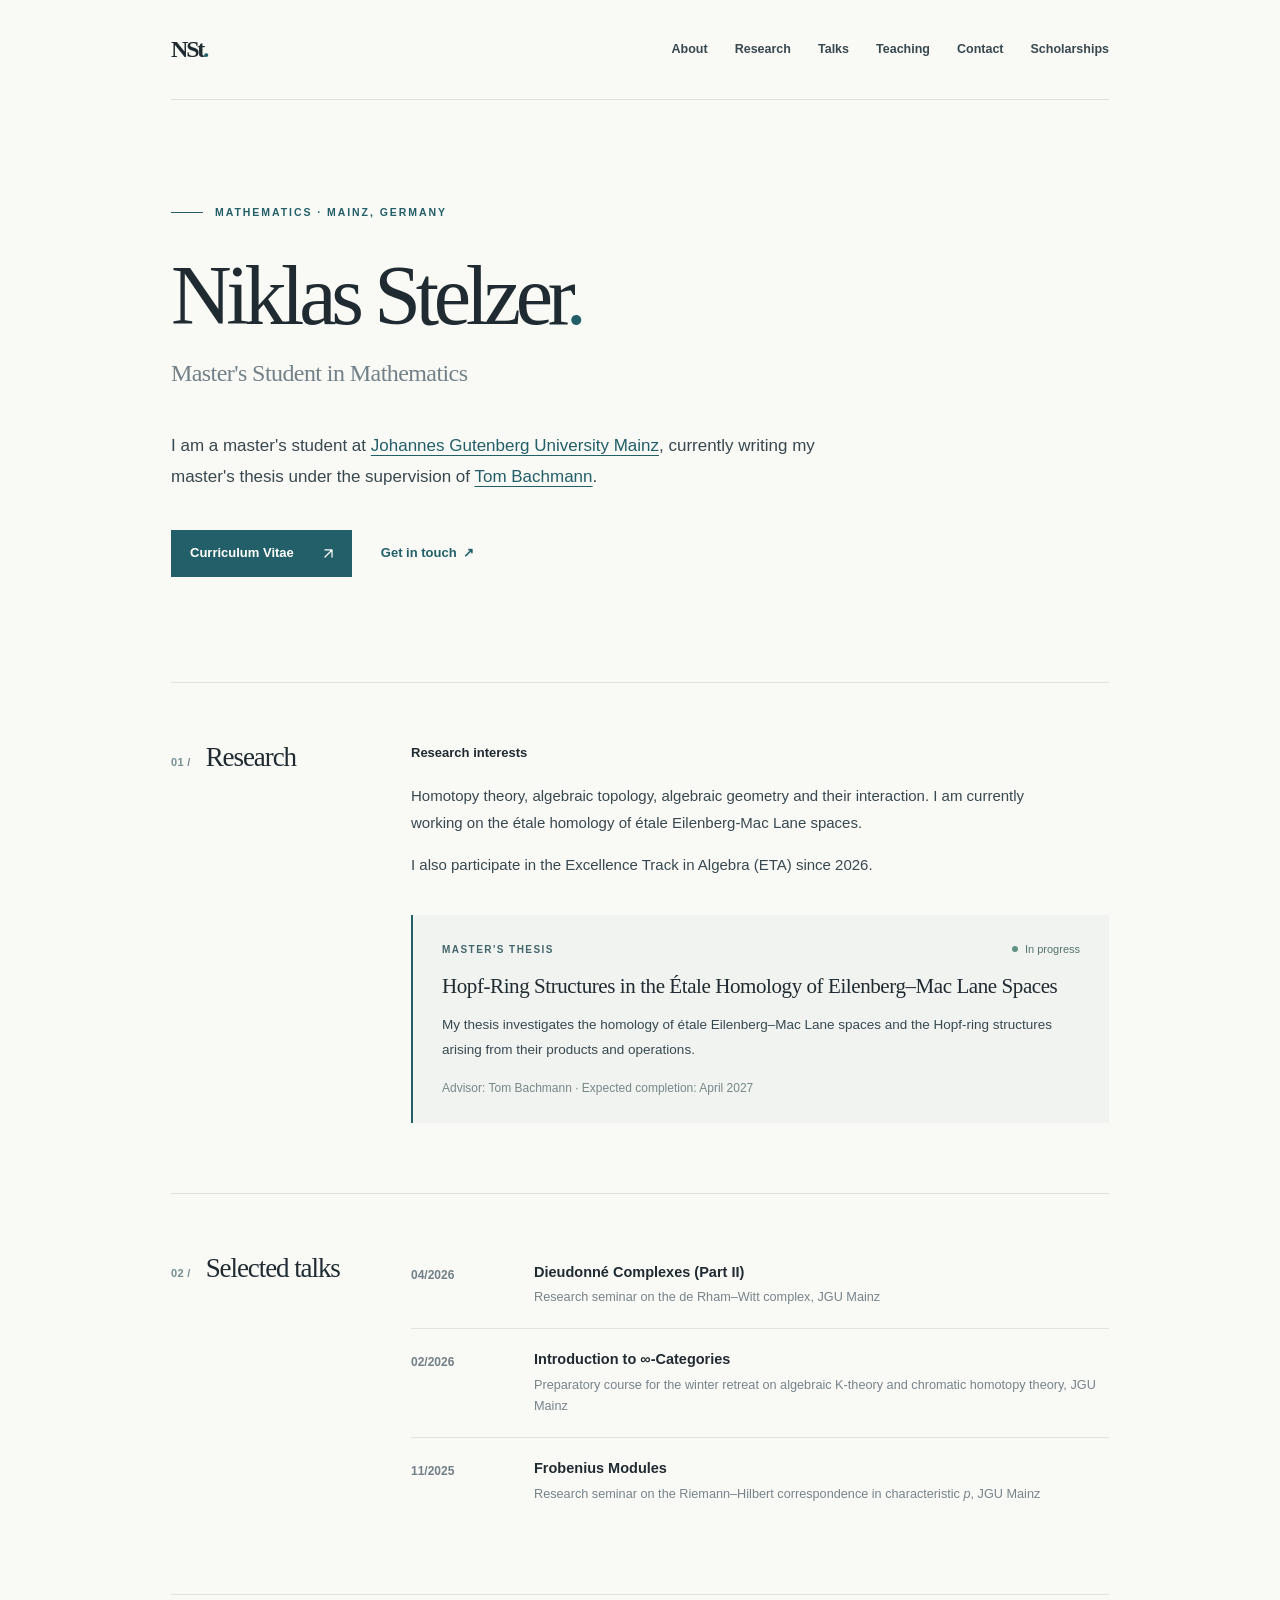
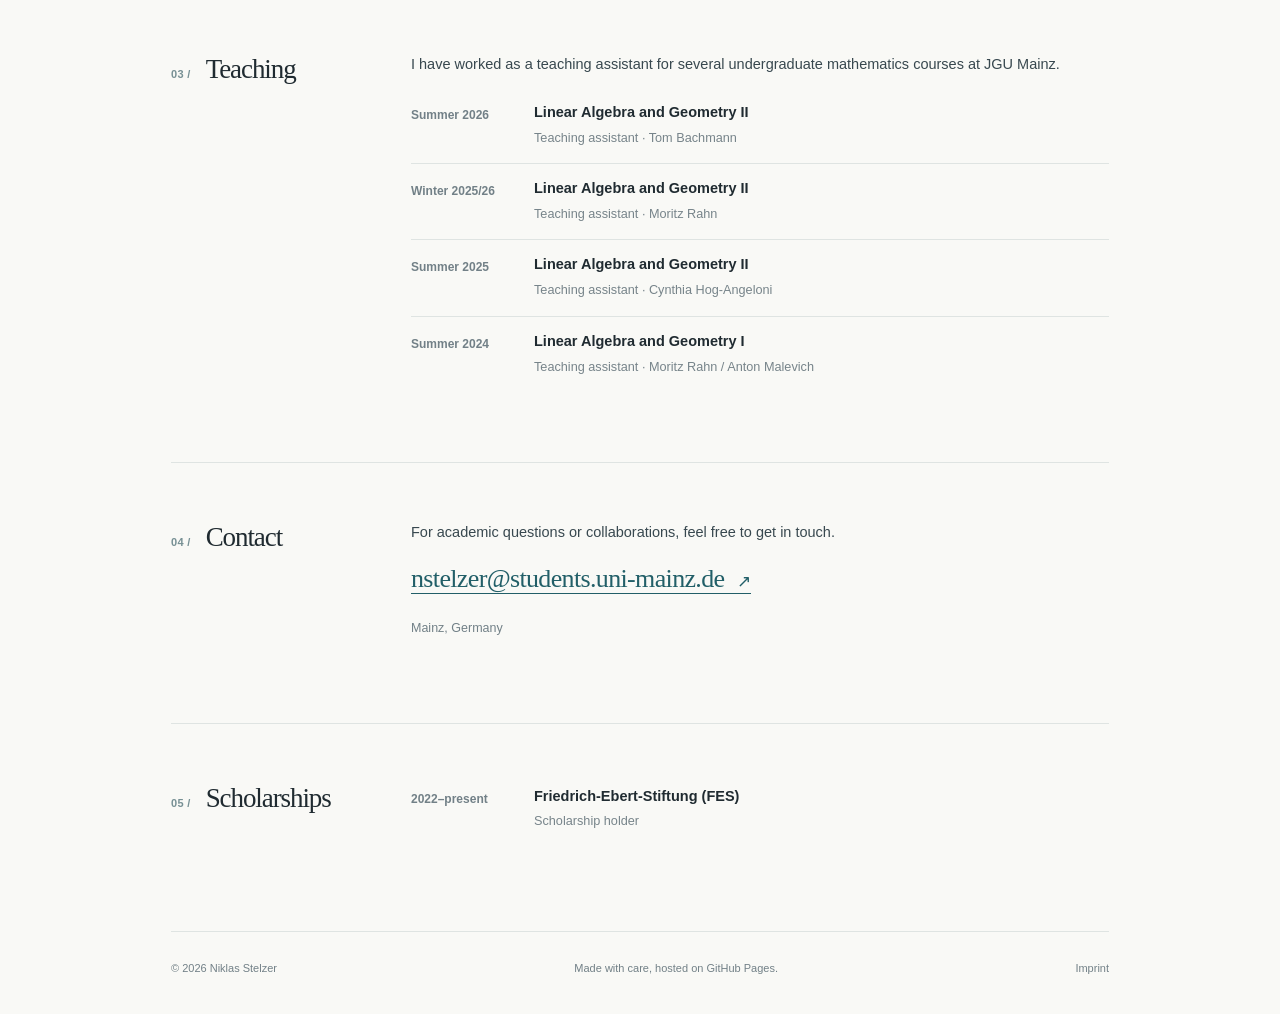
==== index.html @ 2d89c287 "Add files via upload" ====
<!DOCTYPE html>
<html lang="en">
<head>
  <meta charset="utf-8">
  <meta name="viewport" content="width=device-width, initial-scale=1">
  <meta name="color-scheme" content="light">
  <meta name="description" content="Niklas Stelzer — master's student in mathematics at Johannes Gutenberg University Mainz. Research interests in homotopy theory, algebraic topology, algebraic geometry and their interaction.">
  <meta name="author" content="Niklas Stelzer">
  <meta name="theme-color" content="#f9f9f6">
  <title>Niklas Stelzer | Mathematics</title>
  <link rel="icon" href="favicon.svg" type="image/svg+xml">
  <link rel="stylesheet" href="styles.css">
</head>
<body>
  <a class="skip-link" href="#main">Skip to content</a>
  <div class="site-shell">
    <header class="site-header">
      <a class="brand" href="./" aria-label="Niklas Stelzer — homepage">NSt<span class="brand-period">.</span></a>
      <nav class="nav" aria-label="Main navigation">
        <a href="#about">About</a>
        <a href="#research">Research</a>
        <a href="#talks">Talks</a>
        <a href="#teaching">Teaching</a>
        <a href="#contact">Contact</a>
        <a href="#scholarships">Scholarships</a>
      </nav>
    </header>

    <main id="main">
      <section class="hero" id="about" aria-labelledby="name">
        <p class="eyebrow"><span class="eyebrow-rule" aria-hidden="true"></span> MATHEMATICS · MAINZ, GERMANY</p>
        <h1 id="name">Niklas Stelzer<span class="headline-period">.</span></h1>
        <p class="subtitle">Master's Student in Mathematics</p>
        <p class="lead">I am a master's student at <a href="https://www.uni-mainz.de/en/" target="_blank" rel="noopener noreferrer">Johannes Gutenberg University Mainz</a>, currently writing my master's thesis under the supervision of <a href="https://tom-bachmann.com/" target="_blank" rel="noopener noreferrer">Tom Bachmann</a>.</p>
        <div class="hero-actions">
          <a class="primary-link" href="cv.pdf" target="_blank" rel="noopener noreferrer"><span>Curriculum Vitae</span><svg viewBox="0 0 24 24" aria-hidden="true"><path d="M7 17 17 7M7 7h10v10"/></svg></a>
          <a class="text-link" href="mailto:nstelzer@students.uni-mainz.de">Get in touch <span aria-hidden="true">↗</span></a>
        </div>
      </section>

      <section class="content-section" id="research" aria-labelledby="research-heading">
        <div class="section-heading"><span class="section-number">01 /</span><h2 id="research-heading">Research</h2></div>
        <div class="section-body">
          <h3 class="subheading">Research interests</h3>
          <p class="interest-copy">Homotopy theory, algebraic topology, algebraic geometry and their interaction. I am currently working on the étale homology of étale Eilenberg-Mac Lane spaces.</p>
          <p class="interest-copy research-programme">I also participate in the Excellence Track in Algebra (ETA) since 2026.</p>

          <div class="project">
            <div class="project-topline"><span class="micro-label">MASTER'S THESIS</span><span class="status"><span class="status-dot" aria-hidden="true"></span> In progress</span></div>
            <h3>Hopf-Ring Structures in the Étale Homology of Eilenberg–Mac Lane Spaces</h3>
            <p>My thesis investigates the homology of étale Eilenberg–Mac Lane spaces and the Hopf-ring structures arising from their products and operations.</p>
            <p class="project-meta">Advisor: Tom Bachmann · Expected completion: April 2027</p>
          </div>
        </div>
      </section>

      <section class="content-section" id="talks" aria-labelledby="talks-heading">
        <div class="section-heading"><span class="section-number">02 /</span><h2 id="talks-heading">Selected talks</h2></div>
        <div class="section-body">
          <div class="entry-list">
            <article class="entry"><span class="entry-date">04/2026</span><div><h3><a class="talk-link" href="https://crc326gaus.de/event/de-rham-witt-complex/" target="_blank" rel="noopener noreferrer">Dieudonné Complexes (Part II)</a></h3><p>Research seminar on the de Rham–Witt complex, JGU Mainz</p></div></article>
            <article class="entry"><span class="entry-date">02/2026</span><div><h3>Introduction to ∞-Categories</h3><p>Preparatory course for the winter retreat on algebraic K-theory and chromatic homotopy theory, JGU Mainz</p></div></article>
            <article class="entry"><span class="entry-date">11/2025</span><div><h3><a class="talk-link" href="https://crc326gaus.de/event/riemann-hilbert-correspondence-in-characteristic-p-3/" target="_blank" rel="noopener noreferrer">Frobenius Modules</a></h3><p>Research seminar on the Riemann–Hilbert correspondence in characteristic <i>p</i>, JGU Mainz</p></div></article>
          </div>
        </div>
      </section>

      <section class="content-section" id="teaching" aria-labelledby="teaching-heading">
        <div class="section-heading"><span class="section-number">03 /</span><h2 id="teaching-heading">Teaching</h2></div>
        <div class="section-body">
          <p class="section-intro">I have worked as a teaching assistant for several undergraduate mathematics courses at JGU Mainz.</p>
          <div class="entry-list compact">
            <article class="entry"><span class="entry-date">Summer 2026</span><div><h3>Linear Algebra and Geometry II</h3><p>Teaching assistant · Tom Bachmann</p></div></article>
            <article class="entry"><span class="entry-date">Winter 2025/26</span><div><h3>Linear Algebra and Geometry II</h3><p>Teaching assistant · Moritz Rahn</p></div></article>
            <article class="entry"><span class="entry-date">Summer 2025</span><div><h3>Linear Algebra and Geometry II</h3><p>Teaching assistant · Cynthia Hog-Angeloni</p></div></article>
            <article class="entry"><span class="entry-date">Summer 2024</span><div><h3>Linear Algebra and Geometry I</h3><p>Teaching assistant · Moritz Rahn / Anton Malevich</p></div></article>
          </div>
        </div>
      </section>

      <section class="content-section contact-section" id="contact" aria-labelledby="contact-heading">
        <div class="section-heading"><span class="section-number">04 /</span><h2 id="contact-heading">Contact</h2></div>
        <div class="section-body">
          <p>For academic questions or collaborations, feel free to get in touch.</p>
          <a class="email-link" href="mailto:nstelzer@students.uni-mainz.de">nstelzer@students.uni-mainz.de <span aria-hidden="true">↗</span></a>
          <p class="contact-location">Mainz, Germany</p>
        </div>
      </section>

      <section class="content-section" id="scholarships" aria-labelledby="scholarships-heading">
        <div class="section-heading"><span class="section-number">05 /</span><h2 id="scholarships-heading">Scholarships</h2></div>
        <div class="section-body">
          <div class="entry-list compact">
            <article class="entry"><span class="entry-date">2022–present</span><div><h3>Friedrich-Ebert-Stiftung (FES)</h3><p>Scholarship holder</p></div></article>
          </div>
        </div>
      </section>
    </main>

    <footer class="site-footer">
      <span>© 2026 Niklas Stelzer</span>
      <span>Made with care, hosted on GitHub Pages.</span>
      <a href="imprint.html">Imprint</a>
    </footer>
  </div>
</body>
</html>
---- styles.css ----
:root {
  --bg: #f9f9f6;
  --ink: #202b31;
  --ink-soft: #38484f;
  --muted: #728087;
  --accent: #225f68;
  --accent-dark: #154850;
  --line: #dfe4e2;
  --panel: #f0f3f0;
  --sans: -apple-system, BlinkMacSystemFont, "Segoe UI", Helvetica, Arial, sans-serif;
  --serif: Georgia, "Times New Roman", serif;
}
* { box-sizing: border-box; }
html { scroll-behavior: smooth; scroll-padding-top: 35px; }
body { margin: 0; background: var(--bg); color: var(--ink); font-family: var(--sans); font-size: 15.5px; line-height: 1.7; -webkit-font-smoothing: antialiased; }
a { color: var(--accent); text-decoration-thickness: 1px; text-underline-offset: 4px; }
a:hover { color: var(--accent-dark); }
a:focus-visible { outline: 2px solid var(--accent); outline-offset: 4px; border-radius: 2px; }
.site-shell { max-width: 1050px; margin: 0 auto; padding: 0 56px; }
.site-header { display: flex; align-items: center; justify-content: space-between; gap: 24px; height: 100px; border-bottom: 1px solid var(--line); }
.brand { text-decoration: none; color: var(--ink); font-family: var(--serif); font-weight: 700; font-size: 24px; letter-spacing: -.09em; }
.brand-period, .headline-period { color: var(--accent); }
.nav { display: flex; align-items: center; gap: 27px; }
.nav a { font-size: 12.5px; color: var(--ink-soft); text-decoration: none; font-weight: 550; transition: color .15s; }
.nav a:hover { color: var(--accent); }
.skip-link { position: absolute; top: -100px; left: 24px; background: #fff; padding: 9px 14px; z-index: 100; }
.skip-link:focus { top: 10px; }
.hero { padding: 104px 0 105px; }
.eyebrow { display: flex; align-items: center; gap: 12px; font-size: 10.5px; color: var(--accent); font-weight: 700; letter-spacing: .185em; margin: 0 0 27px; }
.eyebrow-rule { display: inline-block; width: 32px; height: 1px; background: var(--accent); }
h1 { font-family: var(--serif); font-size: clamp(58px, 7.7vw, 84px); font-weight: 500; letter-spacing: -.063em; line-height: 1.12; margin: 0 0 10px; }
.subtitle { font-family: var(--serif); color: var(--muted); font-size: 24px; letter-spacing: -.024em; margin: 0 0 37px; }
.lead { max-width: 675px; font-size: 17px; line-height: 1.82; color: var(--ink-soft); margin: 0 0 15px; }
.hero-actions { margin-top: 37px; display: flex; gap: 29px; align-items: center; flex-wrap: wrap; }
.primary-link { display: inline-flex; align-items: center; justify-content: space-between; gap: 26px; min-height: 47px; background: var(--accent); color: white; text-decoration: none; padding: 9px 15px 9px 19px; font-size: 13px; font-weight: 600; transition: background .15s, transform .15s; }
.primary-link:hover { color: white; background: var(--accent-dark); transform: translateY(-1px); }
.primary-link svg { width: 17px; height: 17px; stroke: currentColor; stroke-width: 1.7; fill: none; stroke-linecap: round; stroke-linejoin: round; }
.text-link { color: var(--accent); font-size: 13px; font-weight: 600; text-decoration: none; }
.text-link span { padding-left: 3px; }
.content-section { border-top: 1px solid var(--line); padding: 57px 0 70px; display: grid; grid-template-columns: 222px minmax(0, 1fr); column-gap: 18px; }
.section-heading { display: flex; align-items: baseline; gap: 15px; align-self: start; }
.section-number { font-size: 11px; letter-spacing: .03em; color: #779094; font-weight: 650; white-space: nowrap; }
h2 { font-family: var(--serif); font-size: 27px; letter-spacing: -.04em; line-height: 1.28; font-weight: 500; margin: 0; }
.section-body { min-width: 0; }
.subheading { font-weight: 650; font-size: 13px; margin: 2px 0 18px; }
.interest-copy { color: var(--ink-soft); font-size: 15px; line-height: 1.85; margin: 0; max-width: 640px; }
.talk-link { color: var(--ink); text-decoration: none; }
.talk-link:hover { color: var(--accent); text-decoration: underline; text-decoration-thickness: 1px; text-underline-offset: 4px; }
.research-programme { margin-top: 14px; }
.project { margin-top: 36px; background: var(--panel); border-left: 2px solid var(--accent); padding: 25px 29px 23px; }
.project-topline { display: flex; align-items: center; justify-content: space-between; flex-wrap: wrap; gap: 12px; }
.micro-label { color: #42656a; letter-spacing: .145em; font-weight: 700; font-size: 10px; }
.status { font-size: 11px; color: #55736d; display: flex; align-items: center; gap: 7px; }
.status-dot { width: 6px; height: 6px; background: #619183; border-radius: 50%; }
.project h3 { font-family: var(--serif); font-weight: 500; font-size: 21px; line-height: 1.32; margin: 14px 0 13px; letter-spacing: -.02em; }
.project p { margin: 0 0 11px; color: var(--ink-soft); font-size: 13.5px; line-height: 1.8; }
.project .project-meta { color: #788787; font-size: 12px; margin: 16px 0 0; }
.entry-list { margin: -9px 0 0; }
.entry { display: grid; grid-template-columns: 103px minmax(0,1fr); column-gap: 20px; padding: 20px 0 19px; border-bottom: 1px solid var(--line); }
.entry:last-child { border-bottom: none; }
.entry-date { font-size: 12px; font-weight: 600; color: var(--muted); padding-top: 3px; }
.entry h3 { margin: 0 0 4px; font-size: 14.5px; font-weight: 650; line-height: 1.5; }
.entry p { margin: 0; color: #77848a; font-size: 12.7px; line-height: 1.7; }
.section-intro { color: var(--ink-soft); margin: 0 0 20px; font-size: 14.5px; }
.compact .entry { padding: 14px 0; }
.contact-section { padding-bottom: 70px; }
.contact-section p { color: var(--ink-soft); margin: 0 0 13px; font-size: 14.5px; }
.email-link { font-family: var(--serif); font-size: 26px; letter-spacing: -.025em; color: var(--accent); text-decoration: none; border-bottom: 1px solid currentColor; line-height: 1.6; }
.email-link span { font-family: var(--sans); font-size: 17px; margin-left: 7px; }
.contact-section .contact-location { color: var(--muted); font-size: 12.5px; margin-top: 19px; }
.content-section:last-child { padding-bottom: 84px; }
.site-footer { display: flex; flex-wrap: wrap; justify-content: space-between; gap: 17px; border-top: 1px solid var(--line); padding: 27px 0 36px; font-size: 11px; color: var(--muted); }
.site-footer a { color: var(--muted); text-decoration: none; }
.site-footer a:hover { color: var(--accent); }
.legal-content { max-width: 680px; padding: 67px 0 100px; }
.legal-content h1 { font-size: 47px; margin-bottom: 25px; }
.legal-content h2 { margin-top: 34px; font-size: 22px; }
.legal-content p { color: var(--ink-soft); }
.warning { background: #fff3da; border-left: 3px solid #c79336; padding: 15px 20px; font-size: 13px; }
@media(max-width: 740px) {
  .site-shell { padding: 0 25px; }
  .site-header { height: auto; min-height: 90px; padding: 20px 0; flex-wrap: wrap; gap: 11px; }
  .nav { flex-wrap: wrap; gap: 11px 19px; }
  .nav a { font-size: 12px; }
  .hero { padding: 69px 0 72px; }
  h1 { font-size: clamp(49px, 10.8vw, 70px); }
  .subtitle { font-size: 21px; margin-bottom: 28px; }
  .lead { font-size: 15.5px; line-height: 1.75; }
  .content-section { display: block; padding: 41px 0 49px; }
  .section-heading { margin: 0 0 22px; }
  .entry { grid-template-columns: 93px minmax(0,1fr); column-gap: 13px; }
  .email-link { font-size: 22px; overflow-wrap: anywhere; }
  .site-footer { gap: 9px; }
}
@media(max-width: 380px) {
  .nav { gap: 9px 14px; }
  .hero-actions { gap: 19px; }
  .entry { display: block; }
  .entry-date { display: block; margin-bottom: 6px; }
  .project { padding: 19px; }
}
@media(prefers-reduced-motion: reduce) { html { scroll-behavior: auto; } * { transition: none !important; } }
@media print { body { background: white; } .site-shell { padding: 0; } .site-header, .hero-actions, .content-section:last-child { padding-bottom: 84px; }
.site-footer { display: none; } .hero { padding: 25px 0; } .content-section { break-inside: avoid; padding: 20px 0; } .project { background: white; } }
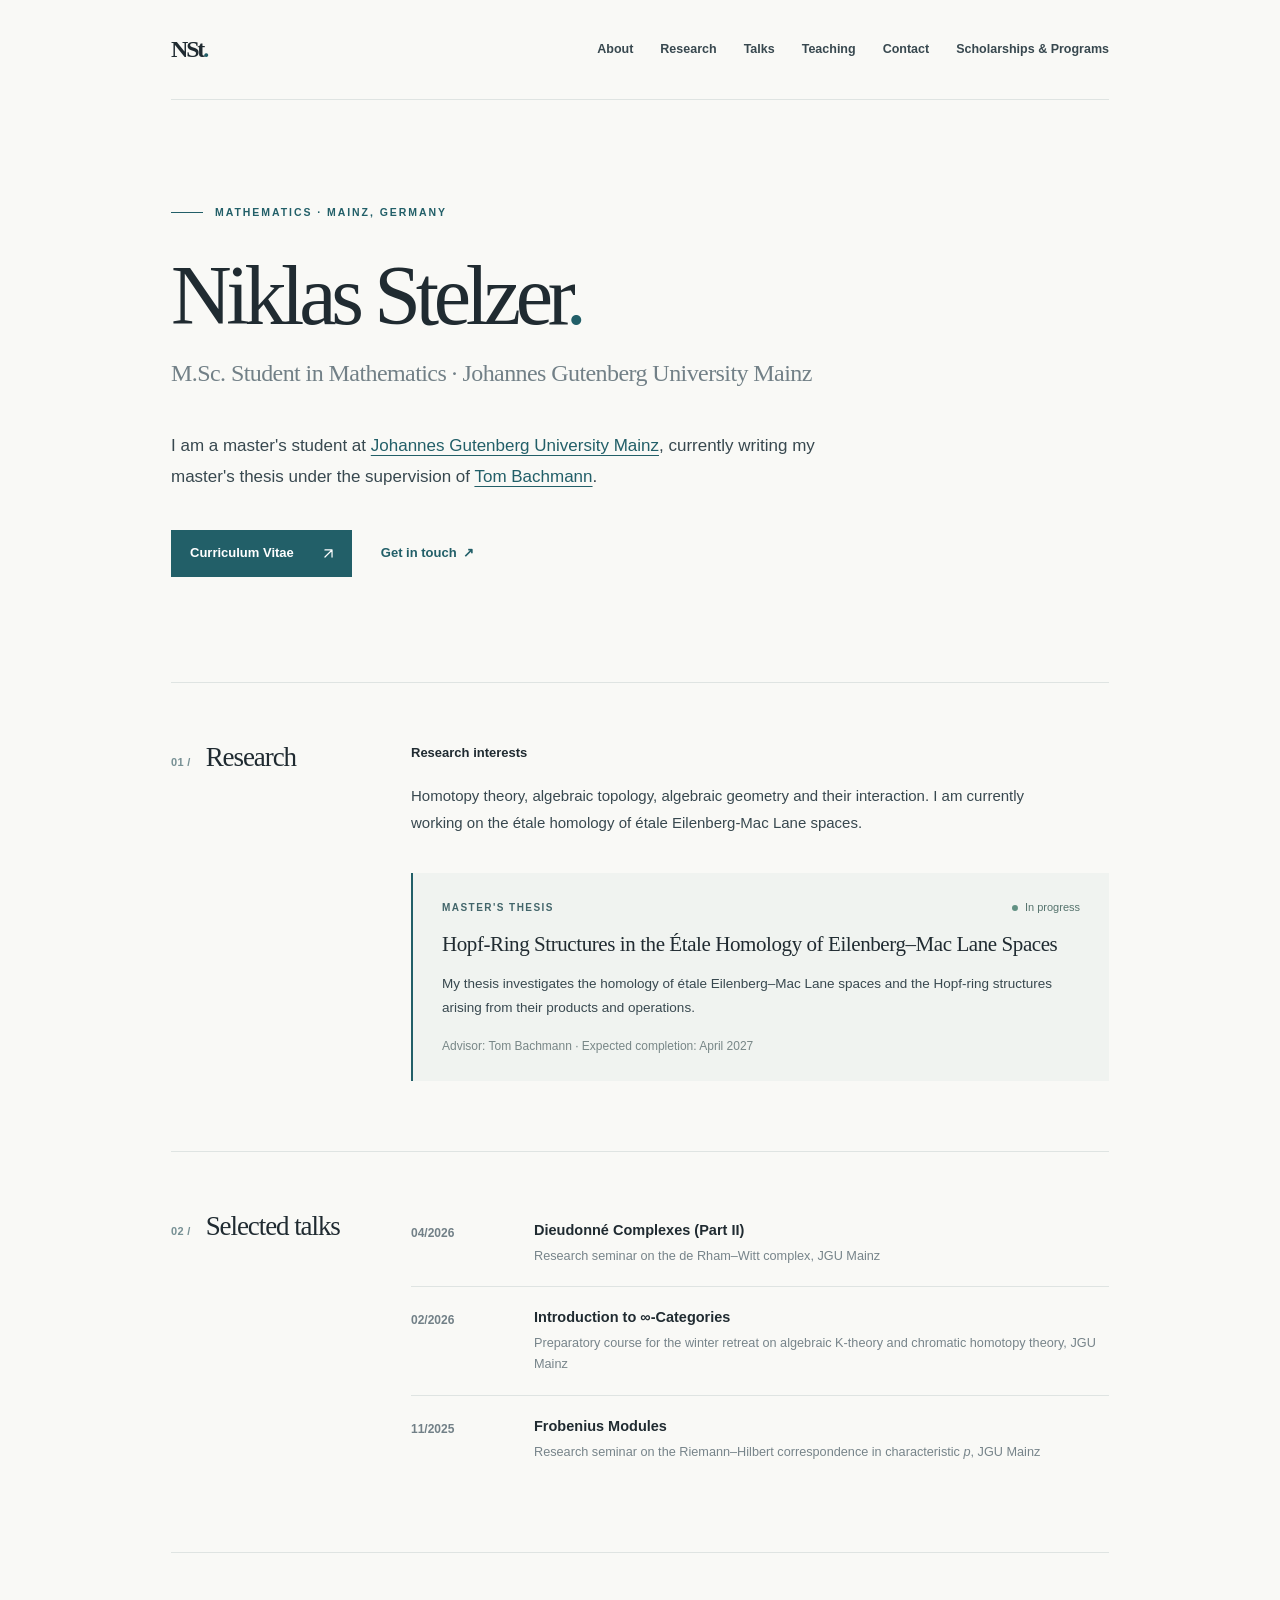
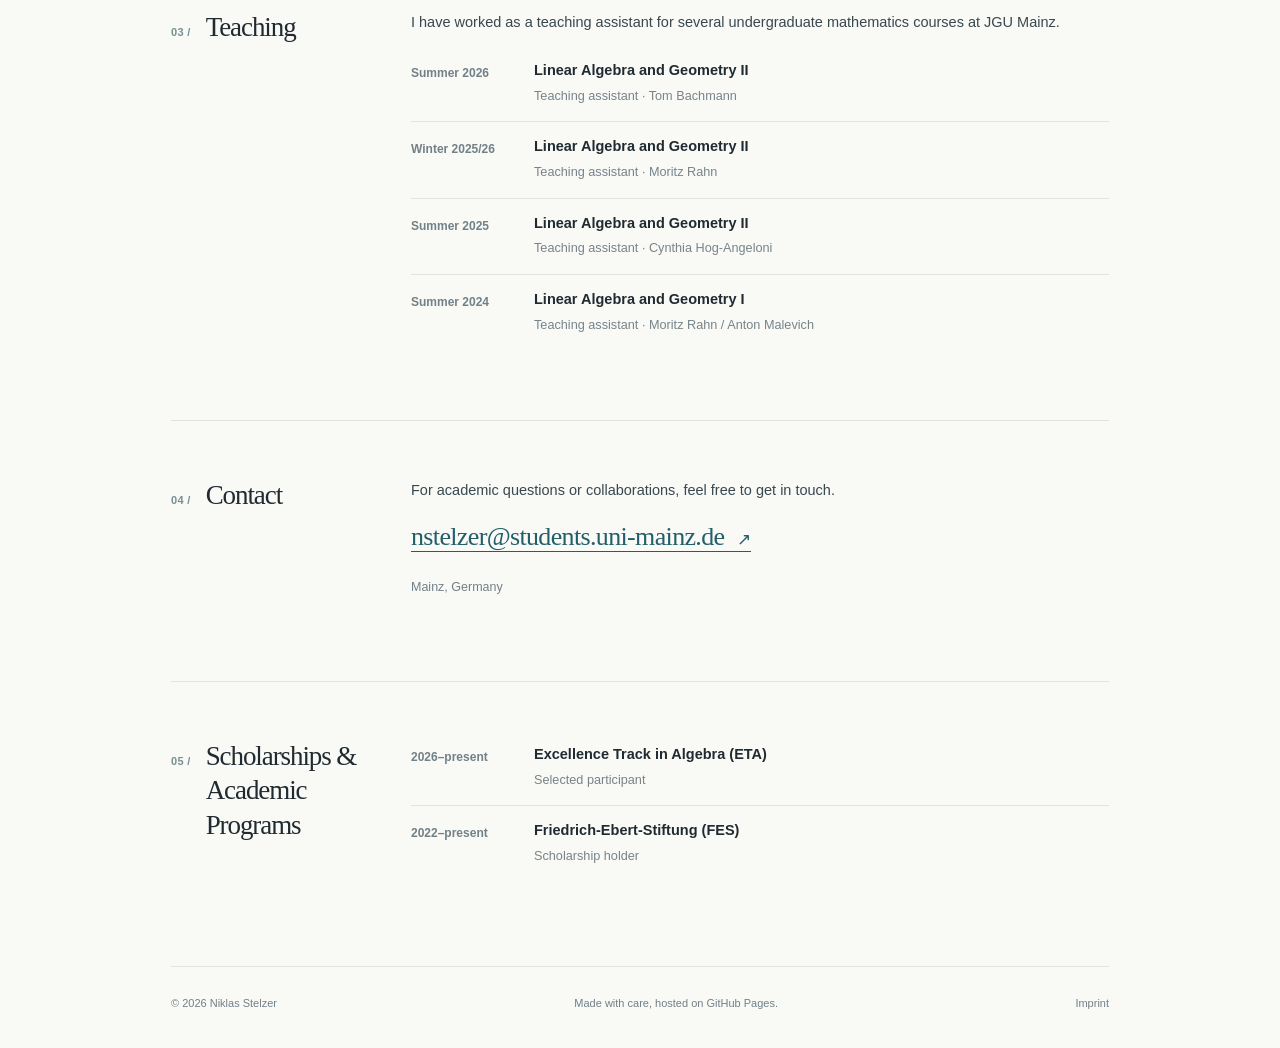
==== commit a8f01085: "Update academic title and scholarship section" ====
--- a/index.html
+++ b/index.html
@@ -4,7 +4,7 @@
   <meta charset="utf-8">
   <meta name="viewport" content="width=device-width, initial-scale=1">
   <meta name="color-scheme" content="light">
-  <meta name="description" content="Niklas Stelzer — master's student in mathematics at Johannes Gutenberg University Mainz. Research interests in homotopy theory, algebraic topology, algebraic geometry and their interaction.">
+  <meta name="description" content="Niklas Stelzer — M.Sc. student in mathematics at Johannes Gutenberg University Mainz. Research interests in homotopy theory, algebraic topology, algebraic geometry and their interaction.">
   <meta name="author" content="Niklas Stelzer">
   <meta name="theme-color" content="#f9f9f6">
   <title>Niklas Stelzer | Mathematics</title>
@@ -22,7 +22,7 @@
         <a href="#talks">Talks</a>
         <a href="#teaching">Teaching</a>
         <a href="#contact">Contact</a>
-        <a href="#scholarships">Scholarships</a>
+        <a href="#scholarships">Scholarships &amp; Programs</a>
       </nav>
     </header>
 
@@ -30,7 +30,7 @@
       <section class="hero" id="about" aria-labelledby="name">
         <p class="eyebrow"><span class="eyebrow-rule" aria-hidden="true"></span> MATHEMATICS · MAINZ, GERMANY</p>
         <h1 id="name">Niklas Stelzer<span class="headline-period">.</span></h1>
-        <p class="subtitle">Master's Student in Mathematics</p>
+        <p class="subtitle">M.Sc. Student in Mathematics <span class="subtitle-separator">·</span> Johannes Gutenberg University Mainz</p>
         <p class="lead">I am a master's student at <a href="https://www.uni-mainz.de/en/" target="_blank" rel="noopener noreferrer">Johannes Gutenberg University Mainz</a>, currently writing my master's thesis under the supervision of <a href="https://tom-bachmann.com/" target="_blank" rel="noopener noreferrer">Tom Bachmann</a>.</p>
         <div class="hero-actions">
           <a class="primary-link" href="cv.pdf" target="_blank" rel="noopener noreferrer"><span>Curriculum Vitae</span><svg viewBox="0 0 24 24" aria-hidden="true"><path d="M7 17 17 7M7 7h10v10"/></svg></a>
@@ -43,7 +43,6 @@
         <div class="section-body">
           <h3 class="subheading">Research interests</h3>
           <p class="interest-copy">Homotopy theory, algebraic topology, algebraic geometry and their interaction. I am currently working on the étale homology of étale Eilenberg-Mac Lane spaces.</p>
-          <p class="interest-copy research-programme">I also participate in the Excellence Track in Algebra (ETA) since 2026.</p>
 
           <div class="project">
             <div class="project-topline"><span class="micro-label">MASTER'S THESIS</span><span class="status"><span class="status-dot" aria-hidden="true"></span> In progress</span></div>
@@ -88,9 +87,10 @@
       </section>
 
       <section class="content-section" id="scholarships" aria-labelledby="scholarships-heading">
-        <div class="section-heading"><span class="section-number">05 /</span><h2 id="scholarships-heading">Scholarships</h2></div>
+        <div class="section-heading"><span class="section-number">05 /</span><h2 id="scholarships-heading">Scholarships &amp; Academic Programs</h2></div>
         <div class="section-body">
           <div class="entry-list compact">
+            <article class="entry"><span class="entry-date">2026–present</span><div><h3>Excellence Track in Algebra (ETA)</h3><p>Selected participant</p></div></article>
             <article class="entry"><span class="entry-date">2022–present</span><div><h3>Friedrich-Ebert-Stiftung (FES)</h3><p>Scholarship holder</p></div></article>
           </div>
         </div>
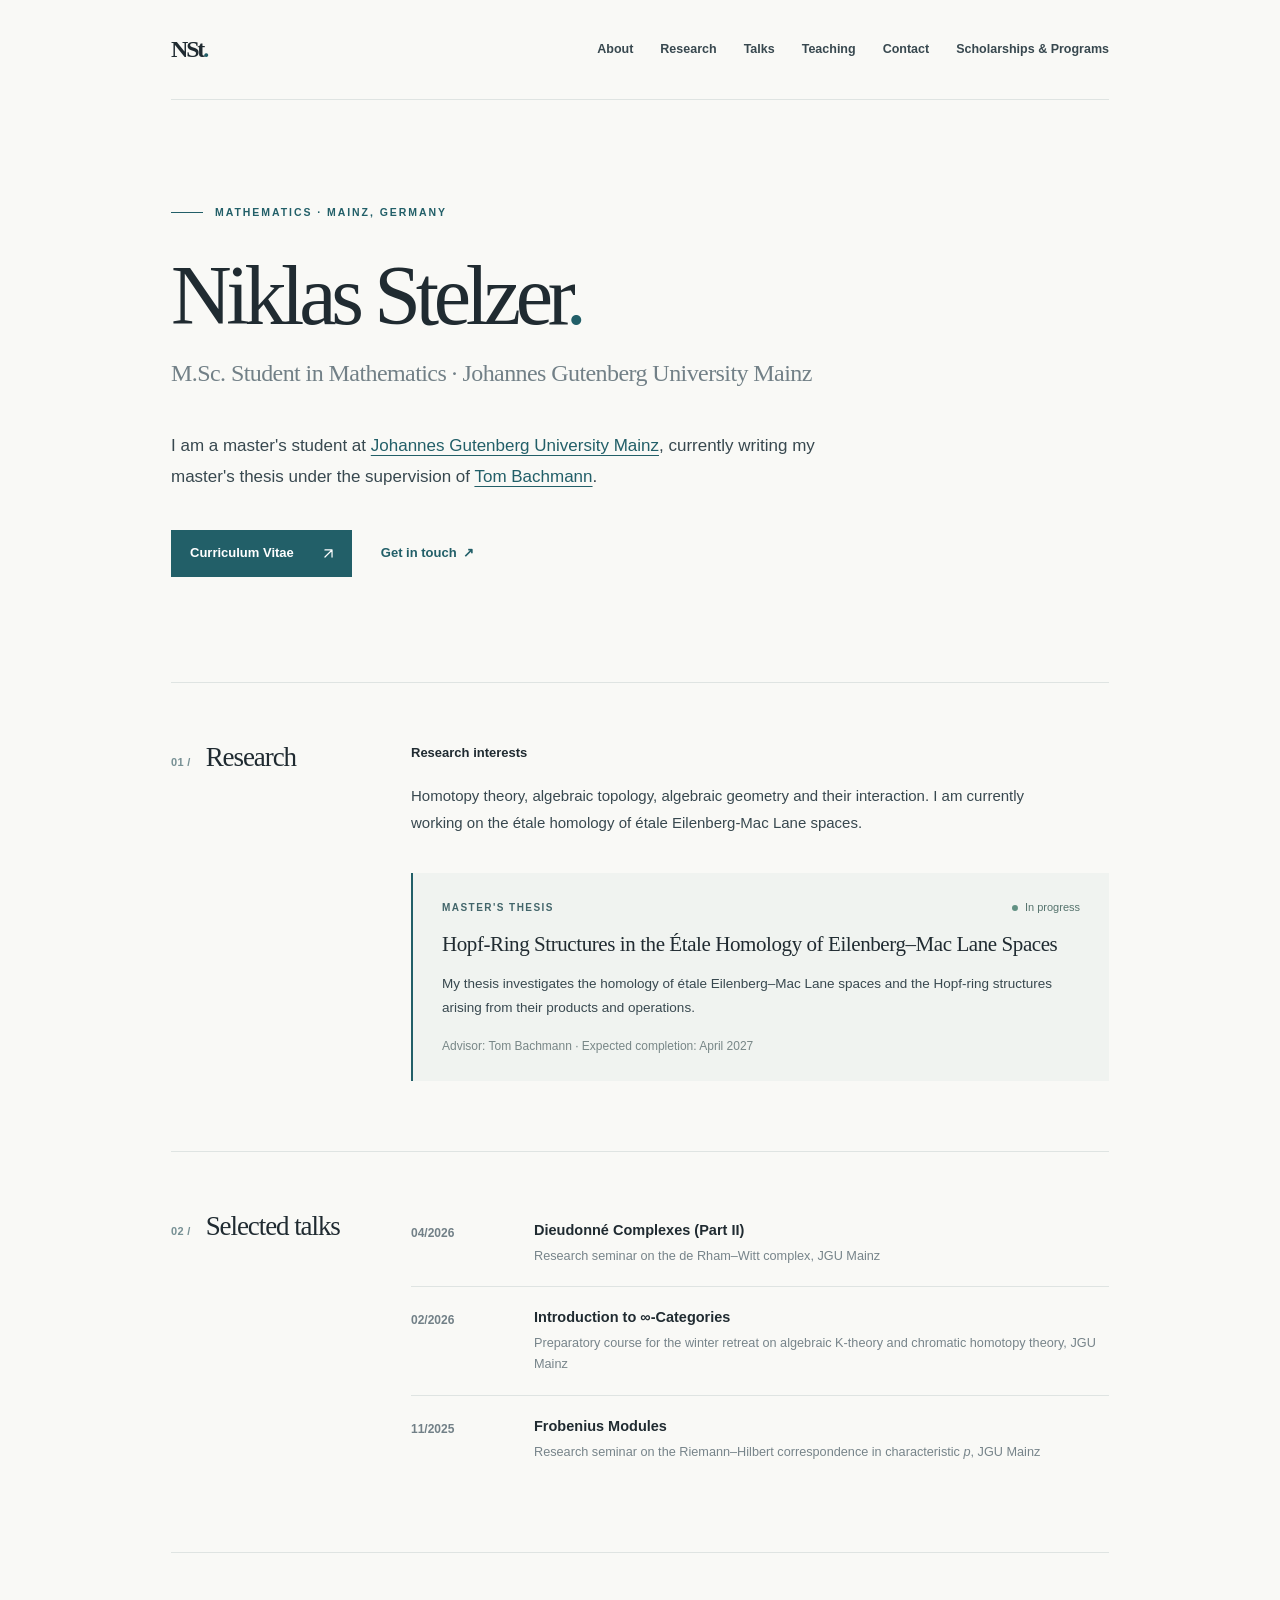
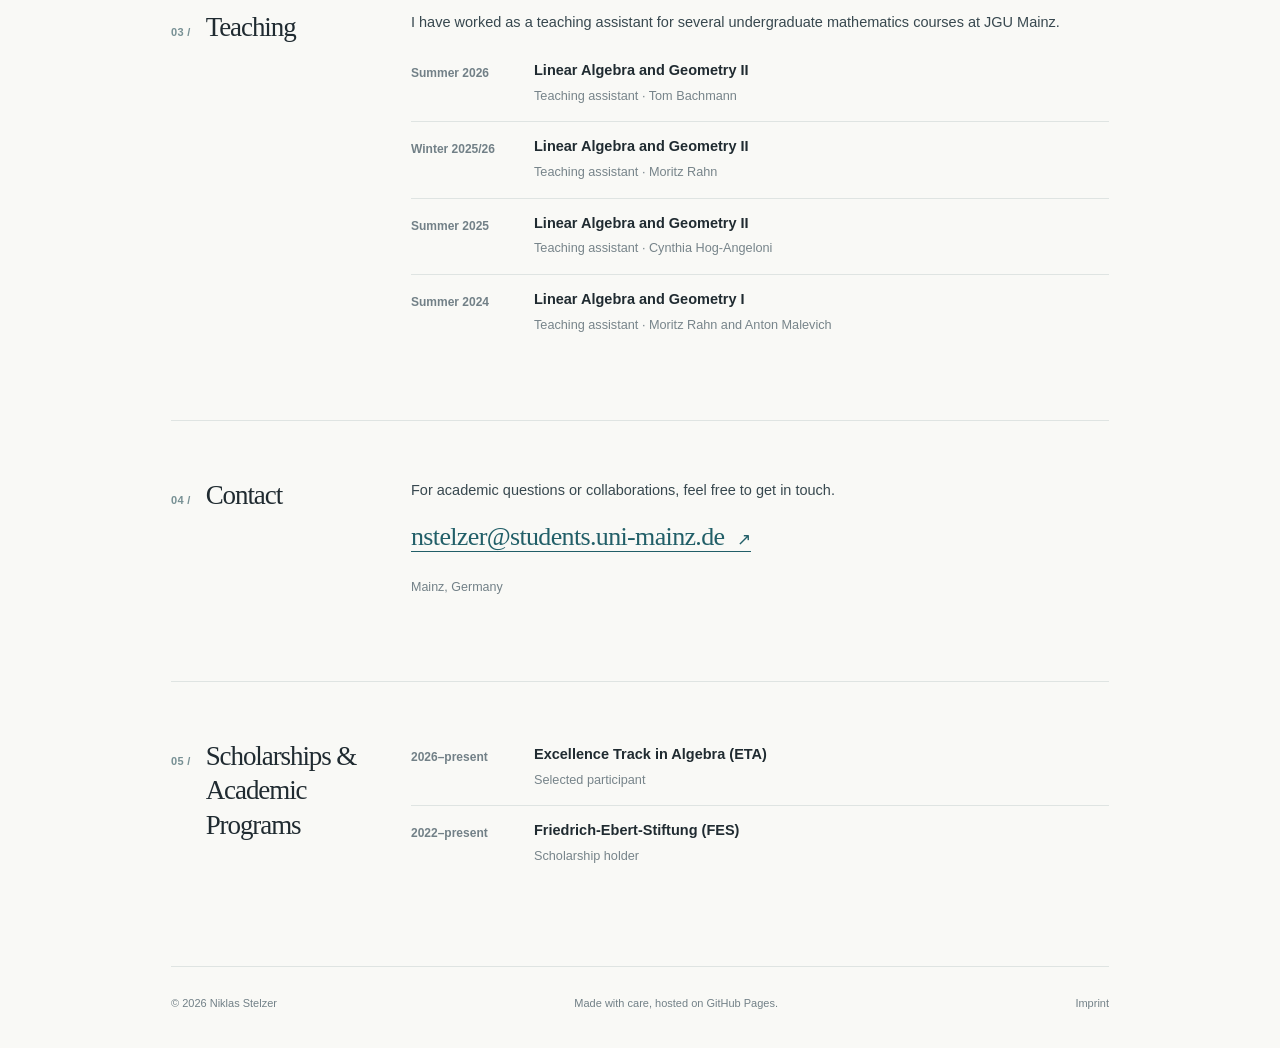
==== commit 0de2da8f: "Polish teaching assistant attribution" ====
--- a/index.html
+++ b/index.html
@@ -72,7 +72,7 @@
             <article class="entry"><span class="entry-date">Summer 2026</span><div><h3>Linear Algebra and Geometry II</h3><p>Teaching assistant · Tom Bachmann</p></div></article>
             <article class="entry"><span class="entry-date">Winter 2025/26</span><div><h3>Linear Algebra and Geometry II</h3><p>Teaching assistant · Moritz Rahn</p></div></article>
             <article class="entry"><span class="entry-date">Summer 2025</span><div><h3>Linear Algebra and Geometry II</h3><p>Teaching assistant · Cynthia Hog-Angeloni</p></div></article>
-            <article class="entry"><span class="entry-date">Summer 2024</span><div><h3>Linear Algebra and Geometry I</h3><p>Teaching assistant · Moritz Rahn / Anton Malevich</p></div></article>
+            <article class="entry"><span class="entry-date">Summer 2024</span><div><h3>Linear Algebra and Geometry I</h3><p>Teaching assistant · Moritz Rahn and Anton Malevich</p></div></article>
           </div>
         </div>
       </section>
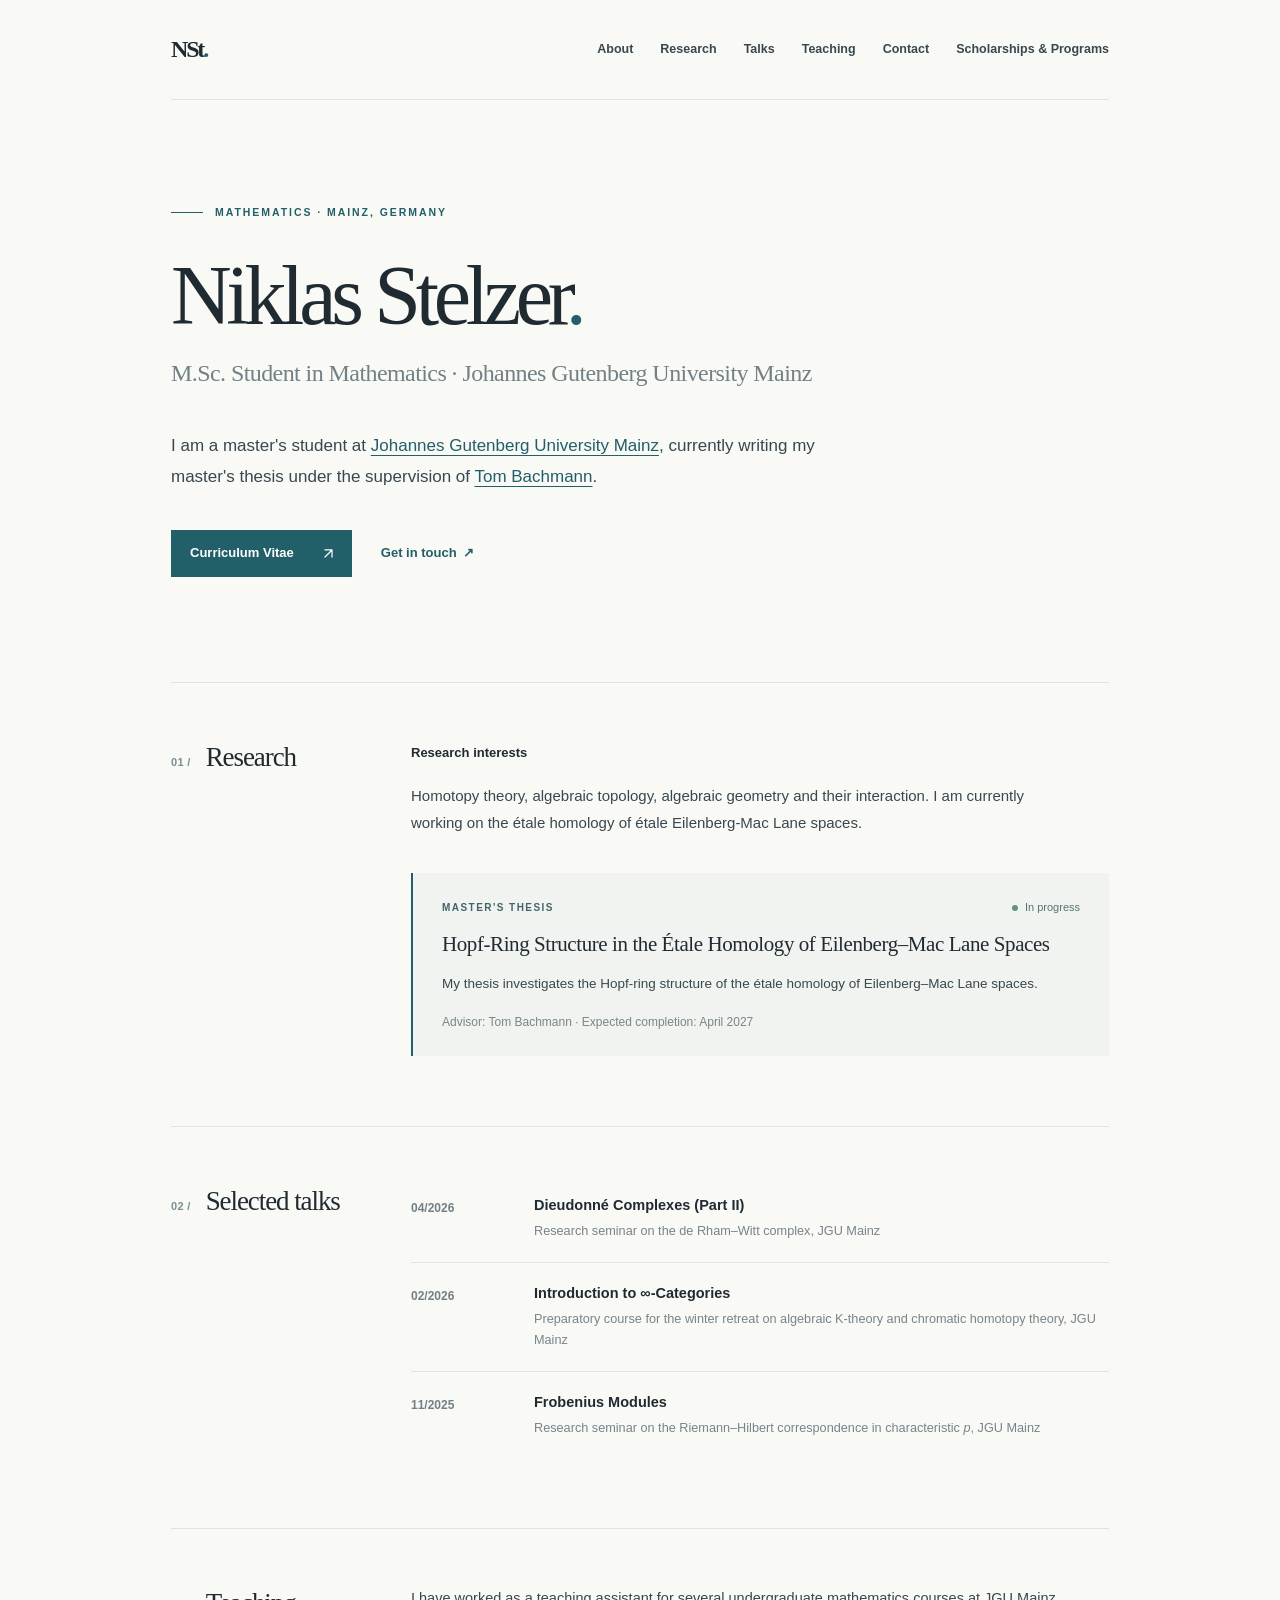
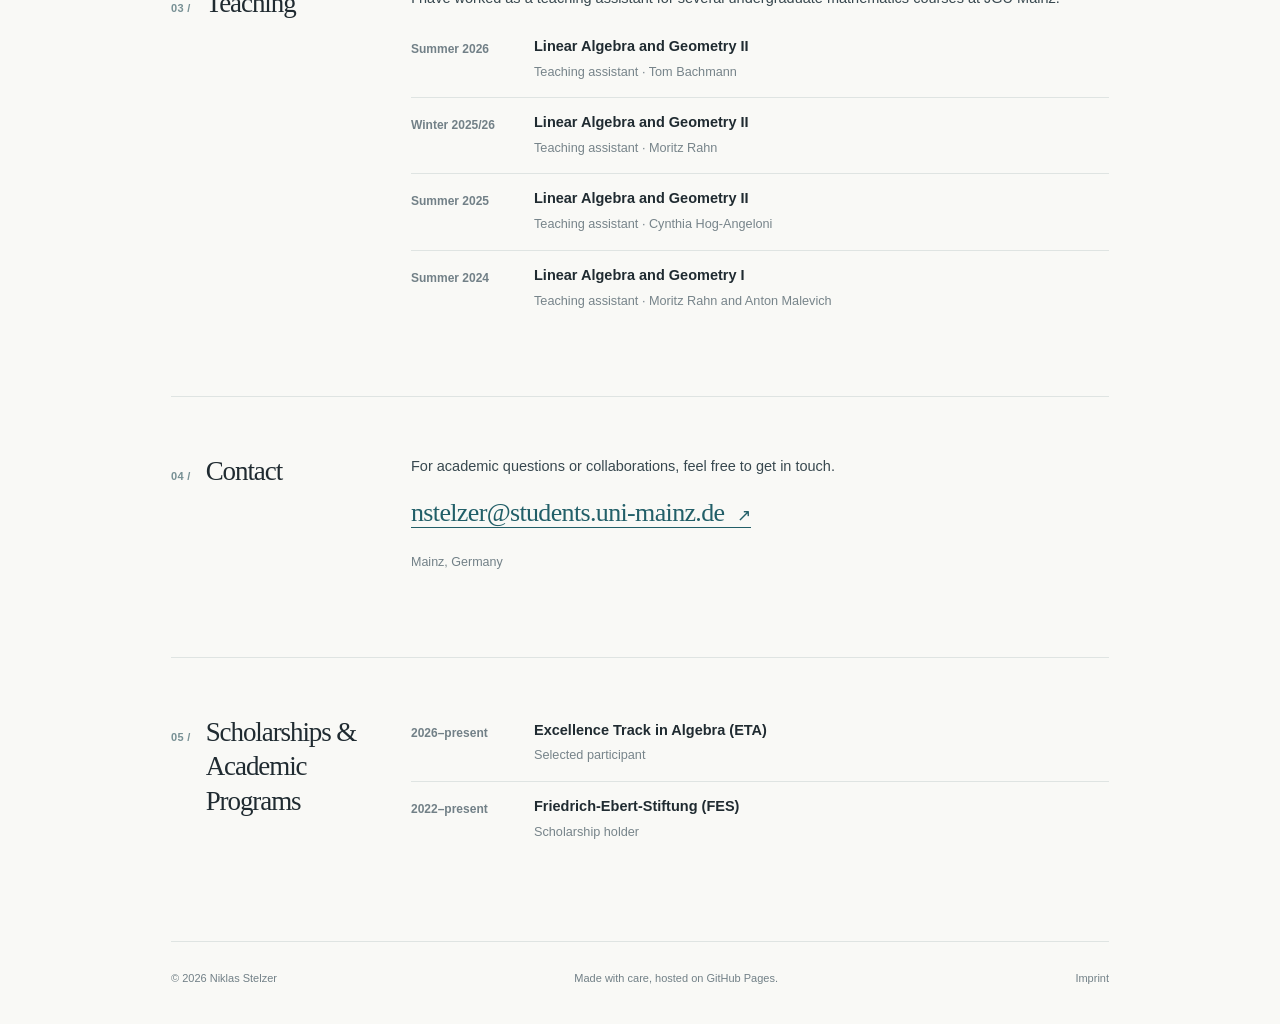
==== commit fb286776: "Refine thesis description to singular Hopf-ring structure" ====
--- a/index.html
+++ b/index.html
@@ -46,8 +46,8 @@
 
           <div class="project">
             <div class="project-topline"><span class="micro-label">MASTER'S THESIS</span><span class="status"><span class="status-dot" aria-hidden="true"></span> In progress</span></div>
-            <h3>Hopf-Ring Structures in the Étale Homology of Eilenberg–Mac Lane Spaces</h3>
-            <p>My thesis investigates the homology of étale Eilenberg–Mac Lane spaces and the Hopf-ring structures arising from their products and operations.</p>
+            <h3>Hopf-Ring Structure in the Étale Homology of Eilenberg–Mac Lane Spaces</h3>
+            <p>My thesis investigates the Hopf-ring structure of the étale homology of Eilenberg–Mac Lane spaces.</p>
             <p class="project-meta">Advisor: Tom Bachmann · Expected completion: April 2027</p>
           </div>
         </div>
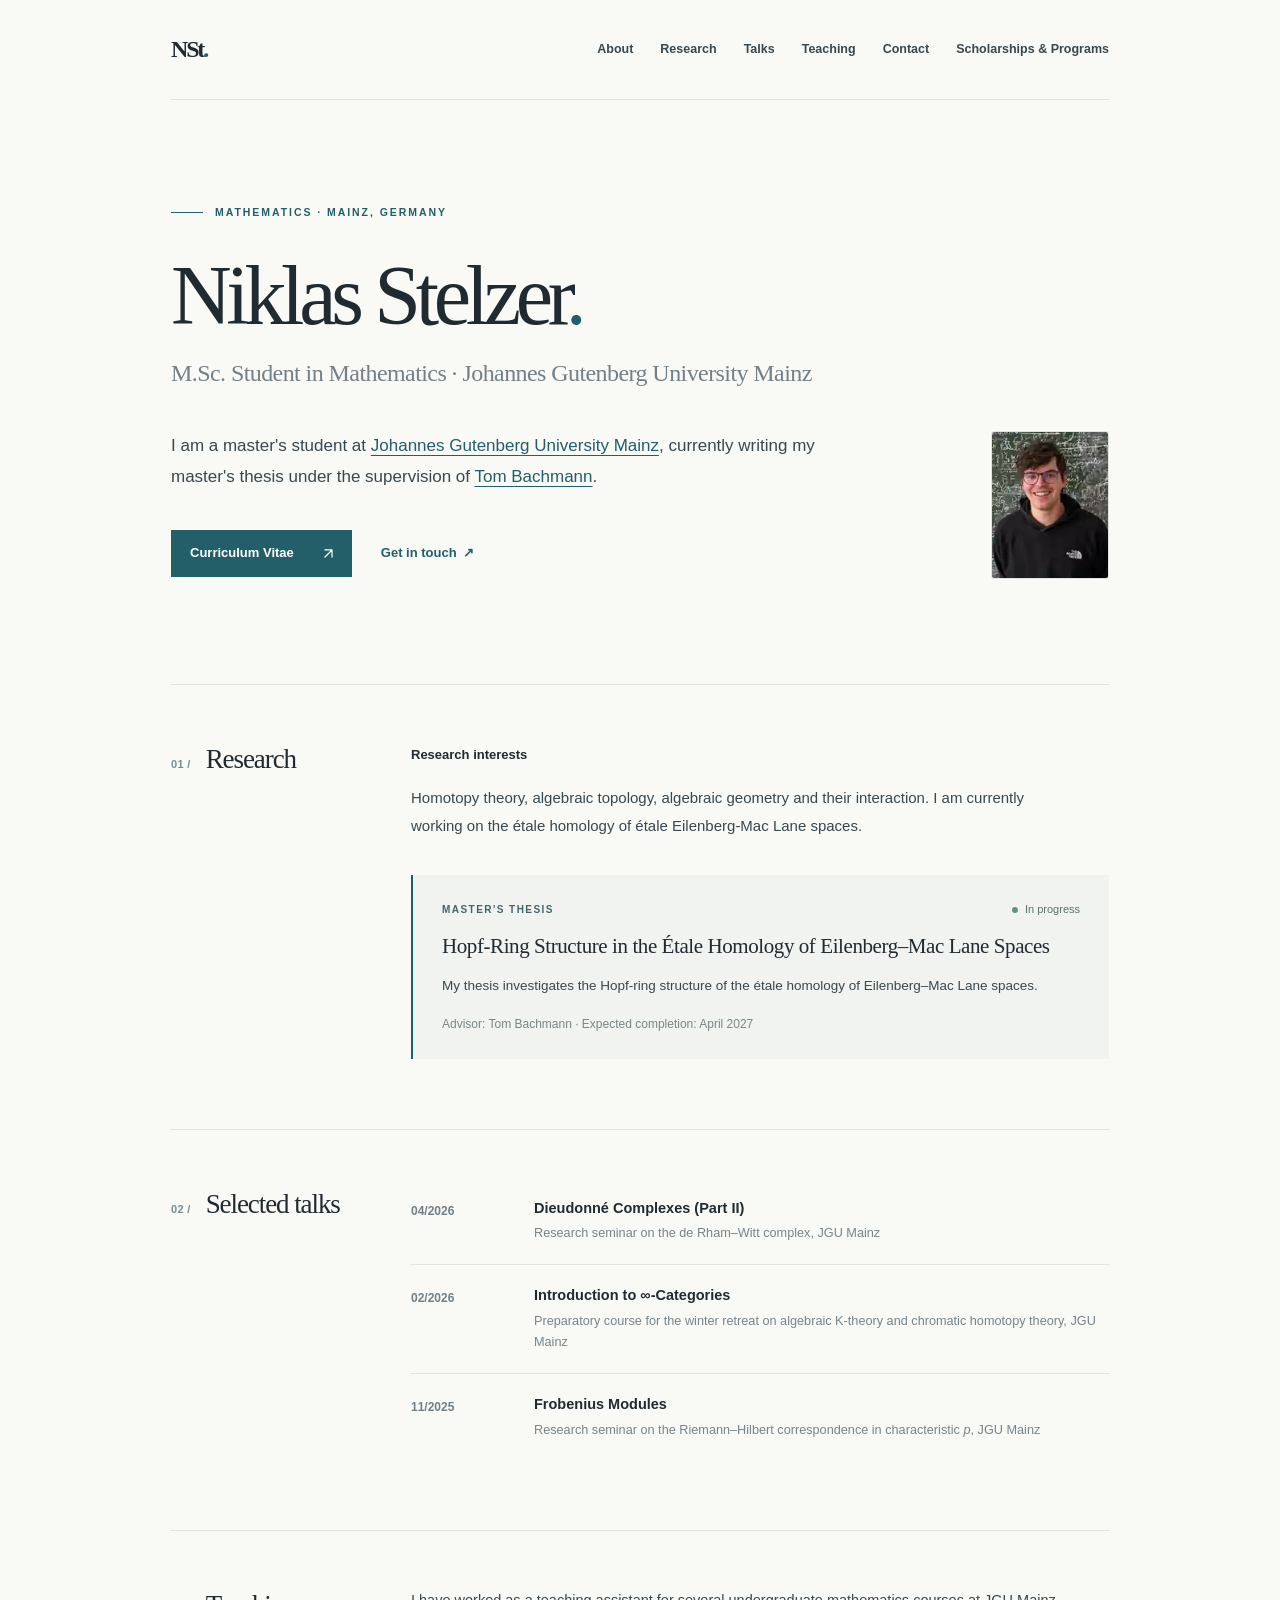
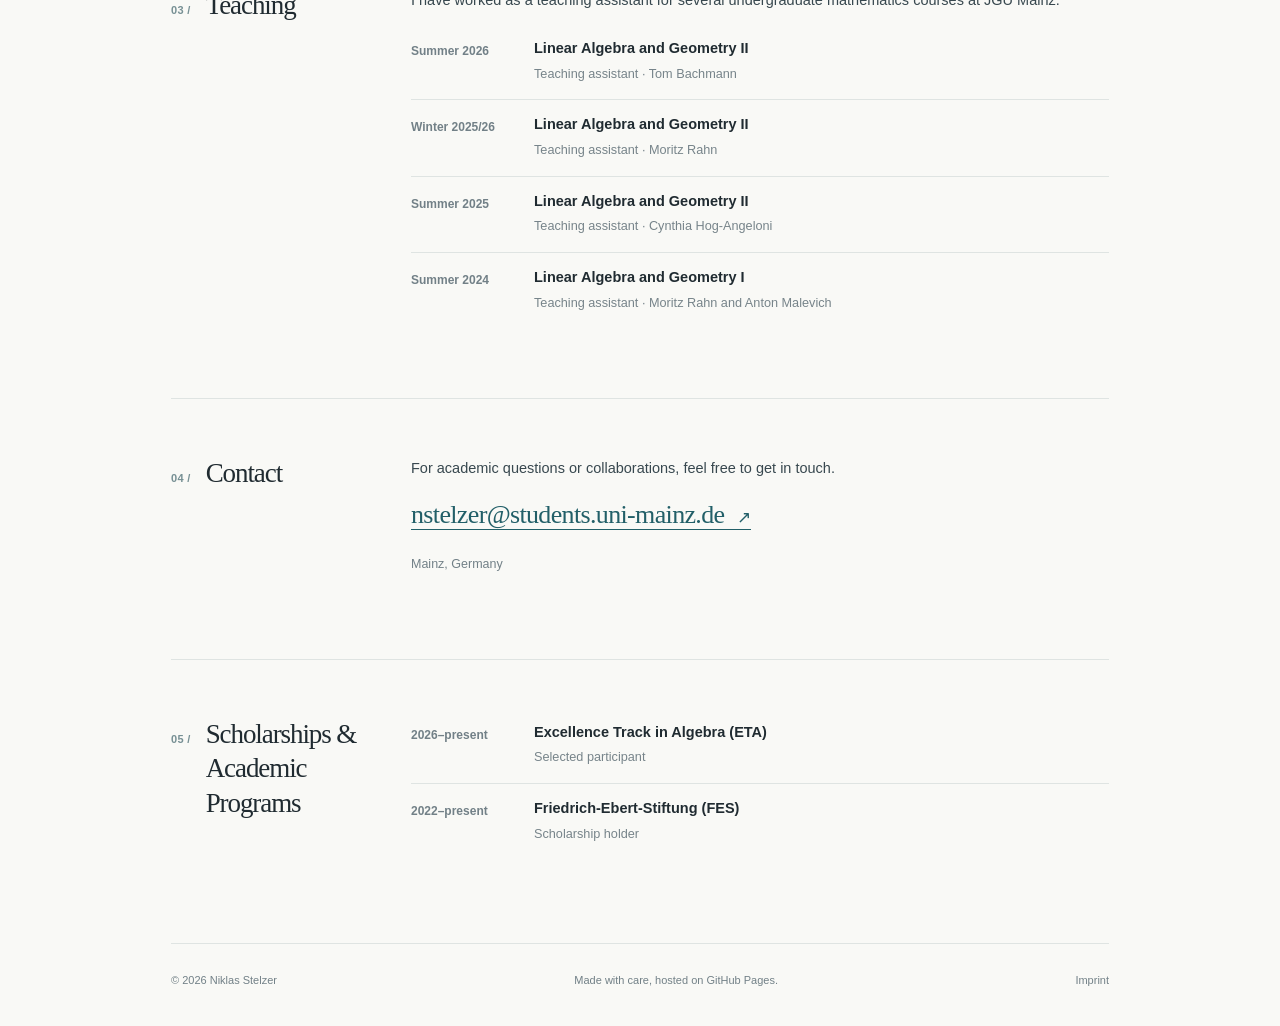
==== commit 1c3f50df: "Display a small portrait beside the academic introduction" ====
--- a/index.html
+++ b/index.html
@@ -31,10 +31,15 @@
         <p class="eyebrow"><span class="eyebrow-rule" aria-hidden="true"></span> MATHEMATICS · MAINZ, GERMANY</p>
         <h1 id="name">Niklas Stelzer<span class="headline-period">.</span></h1>
         <p class="subtitle">M.Sc. Student in Mathematics <span class="subtitle-separator">·</span> Johannes Gutenberg University Mainz</p>
-        <p class="lead">I am a master's student at <a href="https://www.uni-mainz.de/en/" target="_blank" rel="noopener noreferrer">Johannes Gutenberg University Mainz</a>, currently writing my master's thesis under the supervision of <a href="https://tom-bachmann.com/" target="_blank" rel="noopener noreferrer">Tom Bachmann</a>.</p>
+        <div class="hero-intro">
+          <img class="hero-photo" src="portrait.webp" alt="Portrait of Niklas Stelzer in front of a chalkboard" width="144" height="180" decoding="async">
+          <div class="hero-intro-copy">
+            <p class="lead">I am a master's student at <a href="https://www.uni-mainz.de/en/" target="_blank" rel="noopener noreferrer">Johannes Gutenberg University Mainz</a>, currently writing my master's thesis under the supervision of <a href="https://tom-bachmann.com/" target="_blank" rel="noopener noreferrer">Tom Bachmann</a>.</p>
         <div class="hero-actions">
           <a class="primary-link" href="cv.pdf" target="_blank" rel="noopener noreferrer"><span>Curriculum Vitae</span><svg viewBox="0 0 24 24" aria-hidden="true"><path d="M7 17 17 7M7 7h10v10"/></svg></a>
           <a class="text-link" href="mailto:nstelzer@students.uni-mainz.de">Get in touch <span aria-hidden="true">↗</span></a>
+          </div>
+          </div>
         </div>
       </section>
 
--- a/styles.css
+++ b/styles.css
@@ -31,6 +31,9 @@
 h1 { font-family: var(--serif); font-size: clamp(58px, 7.7vw, 84px); font-weight: 500; letter-spacing: -.063em; line-height: 1.12; margin: 0 0 10px; }
 .subtitle { font-family: var(--serif); color: var(--muted); font-size: 24px; letter-spacing: -.024em; margin: 0 0 37px; }
 .lead { max-width: 675px; font-size: 17px; line-height: 1.82; color: var(--ink-soft); margin: 0 0 15px; }
+.hero-intro { display: flex; gap: 32px; align-items: flex-start; }
+.hero-intro-copy { order: 1; flex: 1; min-width: 0; }
+.hero-photo { order: 2; flex: 0 0 118px; display: block; width: 118px; height: 148px; object-fit: cover; border: 1px solid var(--line); border-radius: 3px; }
 .hero-actions { margin-top: 37px; display: flex; gap: 29px; align-items: center; flex-wrap: wrap; }
 .primary-link { display: inline-flex; align-items: center; justify-content: space-between; gap: 26px; min-height: 47px; background: var(--accent); color: white; text-decoration: none; padding: 9px 15px 9px 19px; font-size: 13px; font-weight: 600; transition: background .15s, transform .15s; }
 .primary-link:hover { color: white; background: var(--accent-dark); transform: translateY(-1px); }
@@ -86,11 +89,19 @@
   h1 { font-size: clamp(49px, 10.8vw, 70px); }
   .subtitle { font-size: 21px; margin-bottom: 28px; }
   .lead { font-size: 15.5px; line-height: 1.75; }
+  .hero-intro { gap: 18px; }
+  .hero-photo { flex-basis: 104px; width: 104px; height: 130px; }
   .content-section { display: block; padding: 41px 0 49px; }
   .section-heading { margin: 0 0 22px; }
   .entry { grid-template-columns: 93px minmax(0,1fr); column-gap: 13px; }
   .email-link { font-size: 22px; overflow-wrap: anywhere; }
   .site-footer { gap: 9px; }
+}
+@media(max-width: 480px) {
+  .hero-intro { display: block; }
+  .hero-photo { float: right; width: 94px; height: 118px; margin: 2px 0 10px 16px; }
+  .hero-intro::after { content: ""; display: block; clear: both; }
+  .hero-actions { clear: both; }
 }
 @media(max-width: 380px) {
   .nav { gap: 9px 14px; }
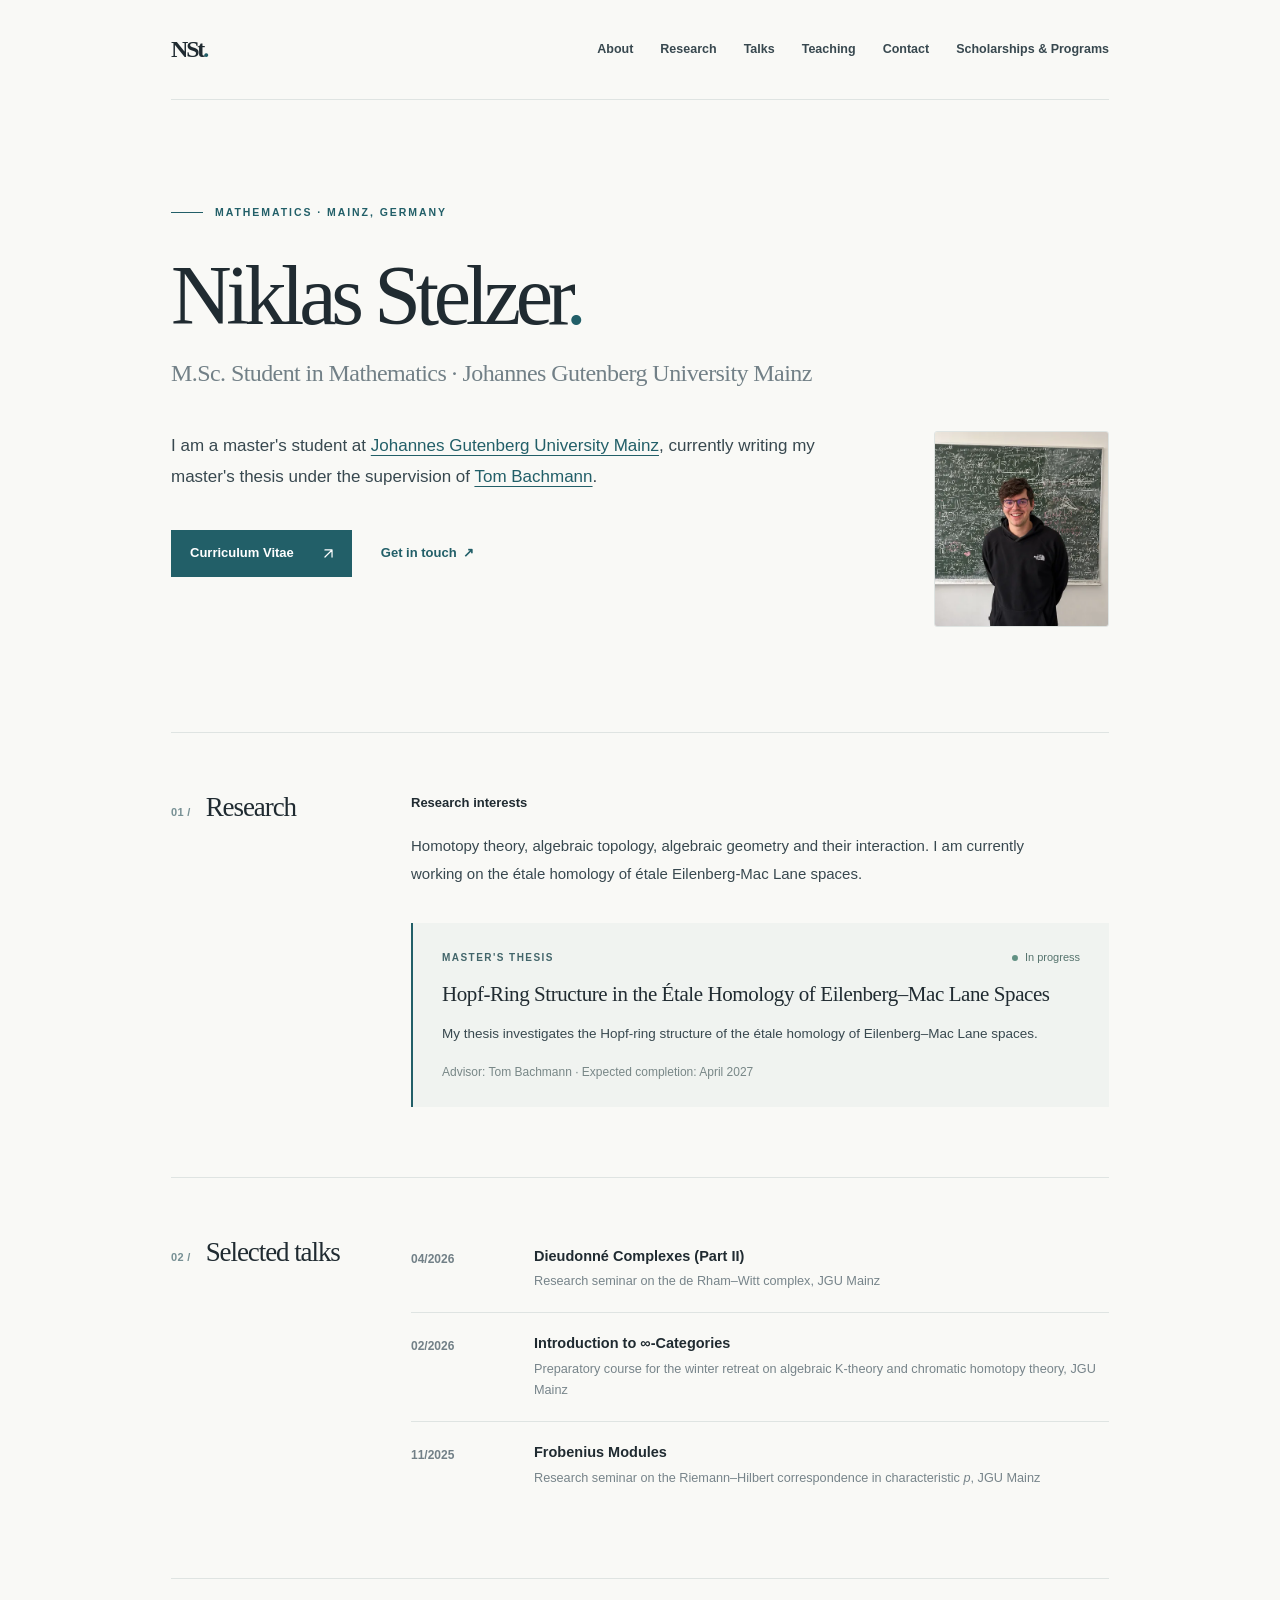
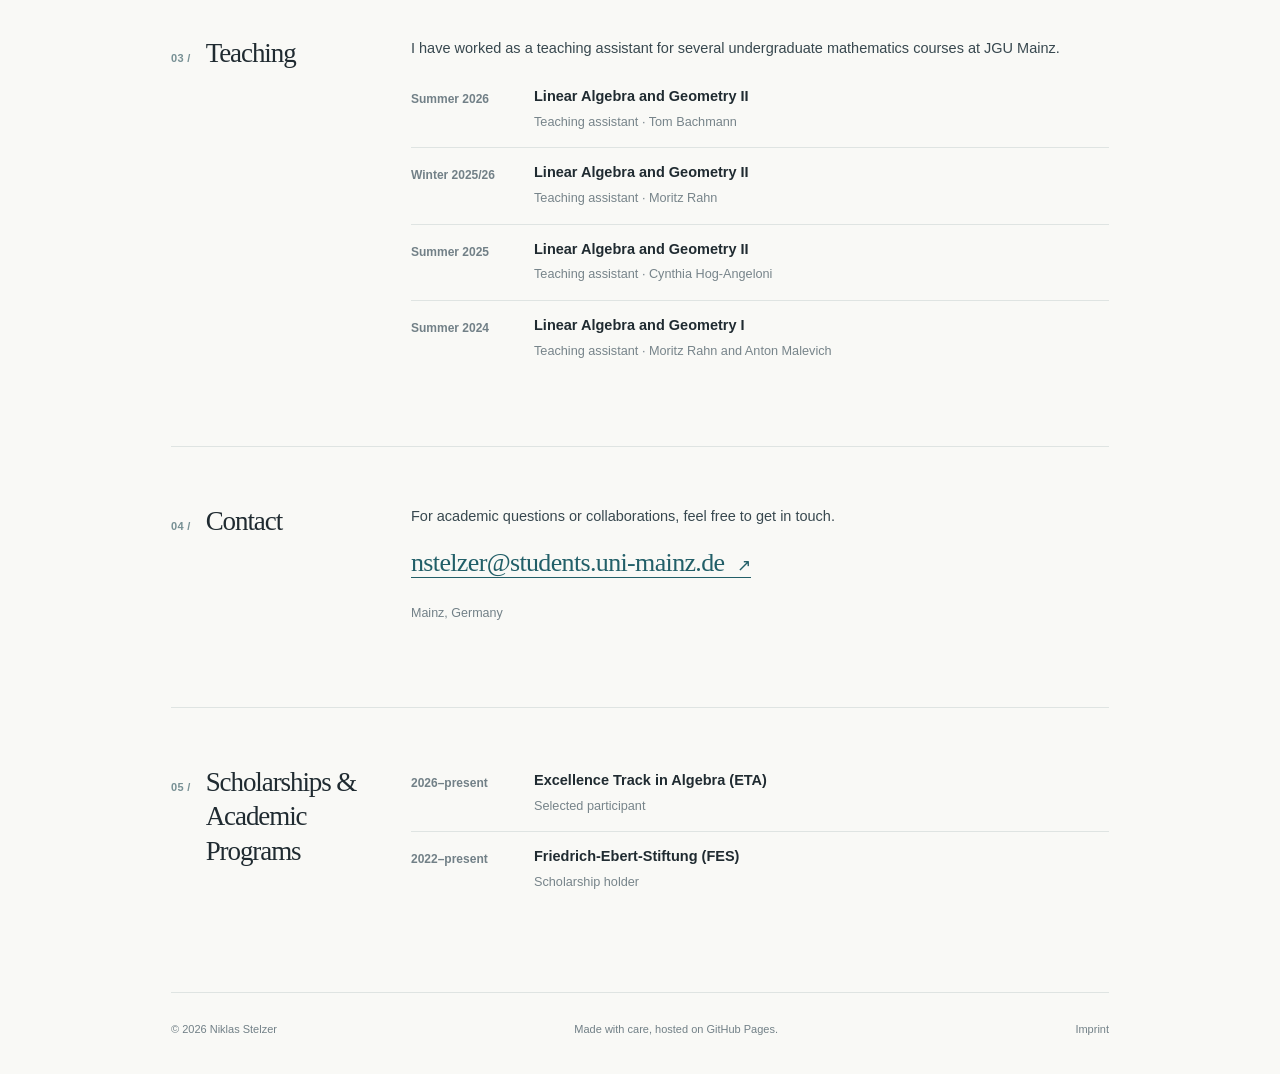
==== commit 47a7cbda: "Use retouched portrait with wider chalkboard crop and clearer display" ====
--- a/index.html
+++ b/index.html
@@ -32,7 +32,7 @@
         <h1 id="name">Niklas Stelzer<span class="headline-period">.</span></h1>
         <p class="subtitle">M.Sc. Student in Mathematics <span class="subtitle-separator">·</span> Johannes Gutenberg University Mainz</p>
         <div class="hero-intro">
-          <img class="hero-photo" src="portrait.webp" alt="Portrait of Niklas Stelzer in front of a chalkboard" width="144" height="180" decoding="async">
+          <img class="hero-photo" src="portrait-edited.webp" alt="Portrait of Niklas Stelzer in front of a mathematical chalkboard" width="440" height="493" decoding="async">
           <div class="hero-intro-copy">
             <p class="lead">I am a master's student at <a href="https://www.uni-mainz.de/en/" target="_blank" rel="noopener noreferrer">Johannes Gutenberg University Mainz</a>, currently writing my master's thesis under the supervision of <a href="https://tom-bachmann.com/" target="_blank" rel="noopener noreferrer">Tom Bachmann</a>.</p>
         <div class="hero-actions">
--- a/styles.css
+++ b/styles.css
@@ -33,7 +33,7 @@
 .lead { max-width: 675px; font-size: 17px; line-height: 1.82; color: var(--ink-soft); margin: 0 0 15px; }
 .hero-intro { display: flex; gap: 32px; align-items: flex-start; }
 .hero-intro-copy { order: 1; flex: 1; min-width: 0; }
-.hero-photo { order: 2; flex: 0 0 118px; display: block; width: 118px; height: 148px; object-fit: cover; border: 1px solid var(--line); border-radius: 3px; }
+.hero-photo { order: 2; flex: 0 0 175px; display: block; width: 175px; height: auto; aspect-ratio: 440 / 493; object-fit: contain; border: 1px solid var(--line); border-radius: 3px; }
 .hero-actions { margin-top: 37px; display: flex; gap: 29px; align-items: center; flex-wrap: wrap; }
 .primary-link { display: inline-flex; align-items: center; justify-content: space-between; gap: 26px; min-height: 47px; background: var(--accent); color: white; text-decoration: none; padding: 9px 15px 9px 19px; font-size: 13px; font-weight: 600; transition: background .15s, transform .15s; }
 .primary-link:hover { color: white; background: var(--accent-dark); transform: translateY(-1px); }
@@ -90,7 +90,7 @@
   .subtitle { font-size: 21px; margin-bottom: 28px; }
   .lead { font-size: 15.5px; line-height: 1.75; }
   .hero-intro { gap: 18px; }
-  .hero-photo { flex-basis: 104px; width: 104px; height: 130px; }
+  .hero-photo { flex-basis: 132px; width: 132px; height: auto; }
   .content-section { display: block; padding: 41px 0 49px; }
   .section-heading { margin: 0 0 22px; }
   .entry { grid-template-columns: 93px minmax(0,1fr); column-gap: 13px; }
@@ -99,7 +99,8 @@
 }
 @media(max-width: 480px) {
   .hero-intro { display: block; }
-  .hero-photo { float: right; width: 94px; height: 118px; margin: 2px 0 10px 16px; }
+  .hero-intro-copy { display: contents; }
+  .hero-photo { float: right; width: 120px; height: auto; margin: 2px 0 10px 16px; }
   .hero-intro::after { content: ""; display: block; clear: both; }
   .hero-actions { clear: both; }
 }
